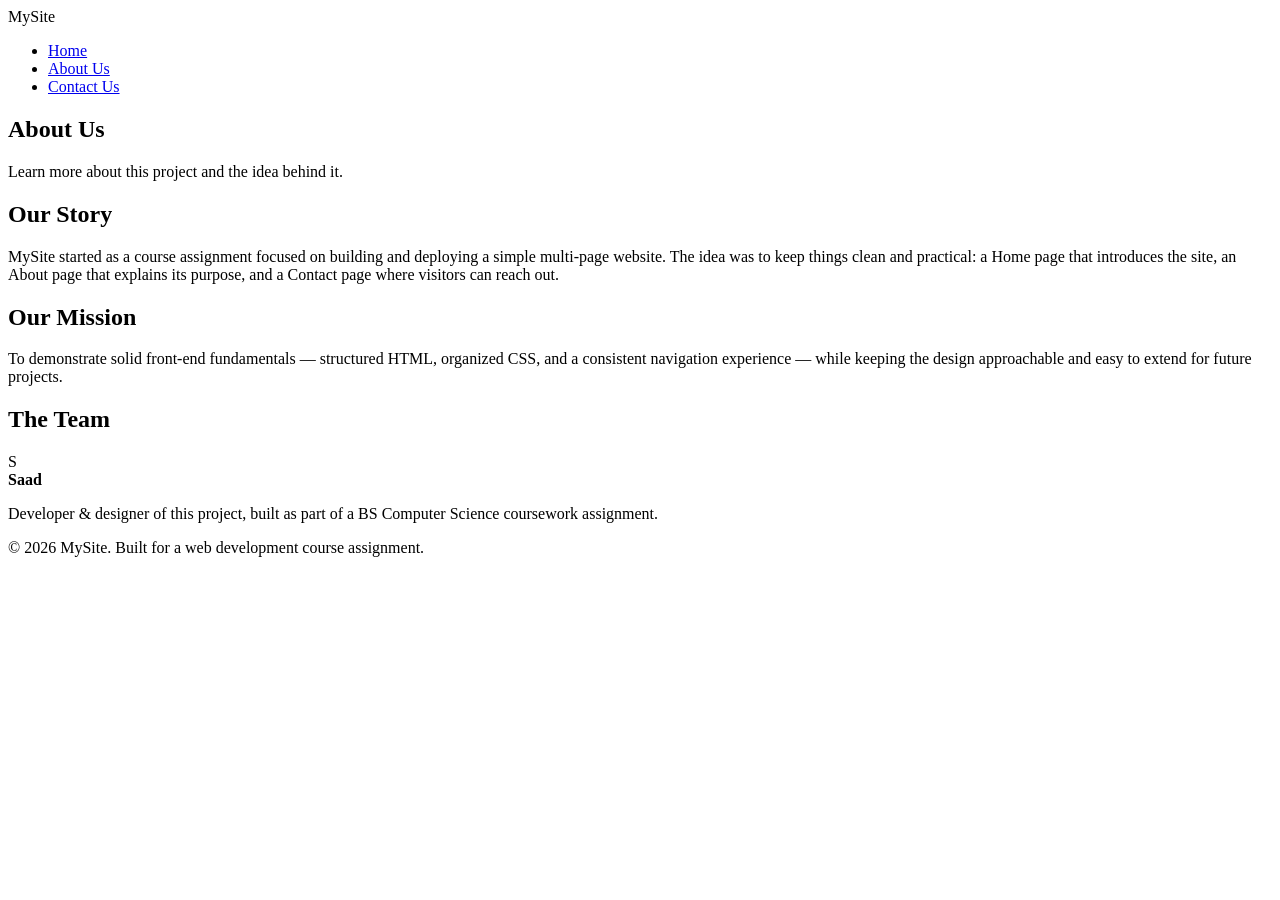
==== about.html @ 85da1511 "Create about.html" ====
<!DOCTYPE html>
<html lang="en">
<head>
<meta charset="UTF-8">
<meta name="viewport" content="width=device-width, initial-scale=1.0">
<title>About Us | MySite</title>
<link rel="stylesheet" href="style.css">
</head>
<body>

<header>
  <div class="logo">MySite</div>
  <nav>
    <ul>
      <li><a href="index.html">Home</a></li>
      <li><a href="about.html" class="active">About Us</a></li>
      <li><a href="contact.html">Contact Us</a></li>
    </ul>
  </nav>
</header>

<main>
  <section class="hero">
    <h1>About Us</h1>
    <p>Learn more about this project and the idea behind it.</p>
  </section>

  <section>
    <h2>Our Story</h2>
    <p>
      MySite started as a course assignment focused on building and deploying a
      simple multi-page website. The idea was to keep things clean and practical:
      a Home page that introduces the site, an About page that explains its purpose,
      and a Contact page where visitors can reach out.
    </p>
  </section>

  <section>
    <h2>Our Mission</h2>
    <p>
      To demonstrate solid front-end fundamentals — structured HTML, organized CSS,
      and a consistent navigation experience — while keeping the design approachable
      and easy to extend for future projects.
    </p>
  </section>

  <section>
    <h2>The Team</h2>
    <div class="team-member">
      <div class="avatar">S</div>
      <div>
        <strong>Saad</strong>
        <p>Developer &amp; designer of this project, built as part of a BS Computer Science coursework assignment.</p>
      </div>
    </div>
  </section>
</main>

<footer>
  &copy; 2026 MySite. Built for a web development course assignment.
</footer>

</body>
</html>
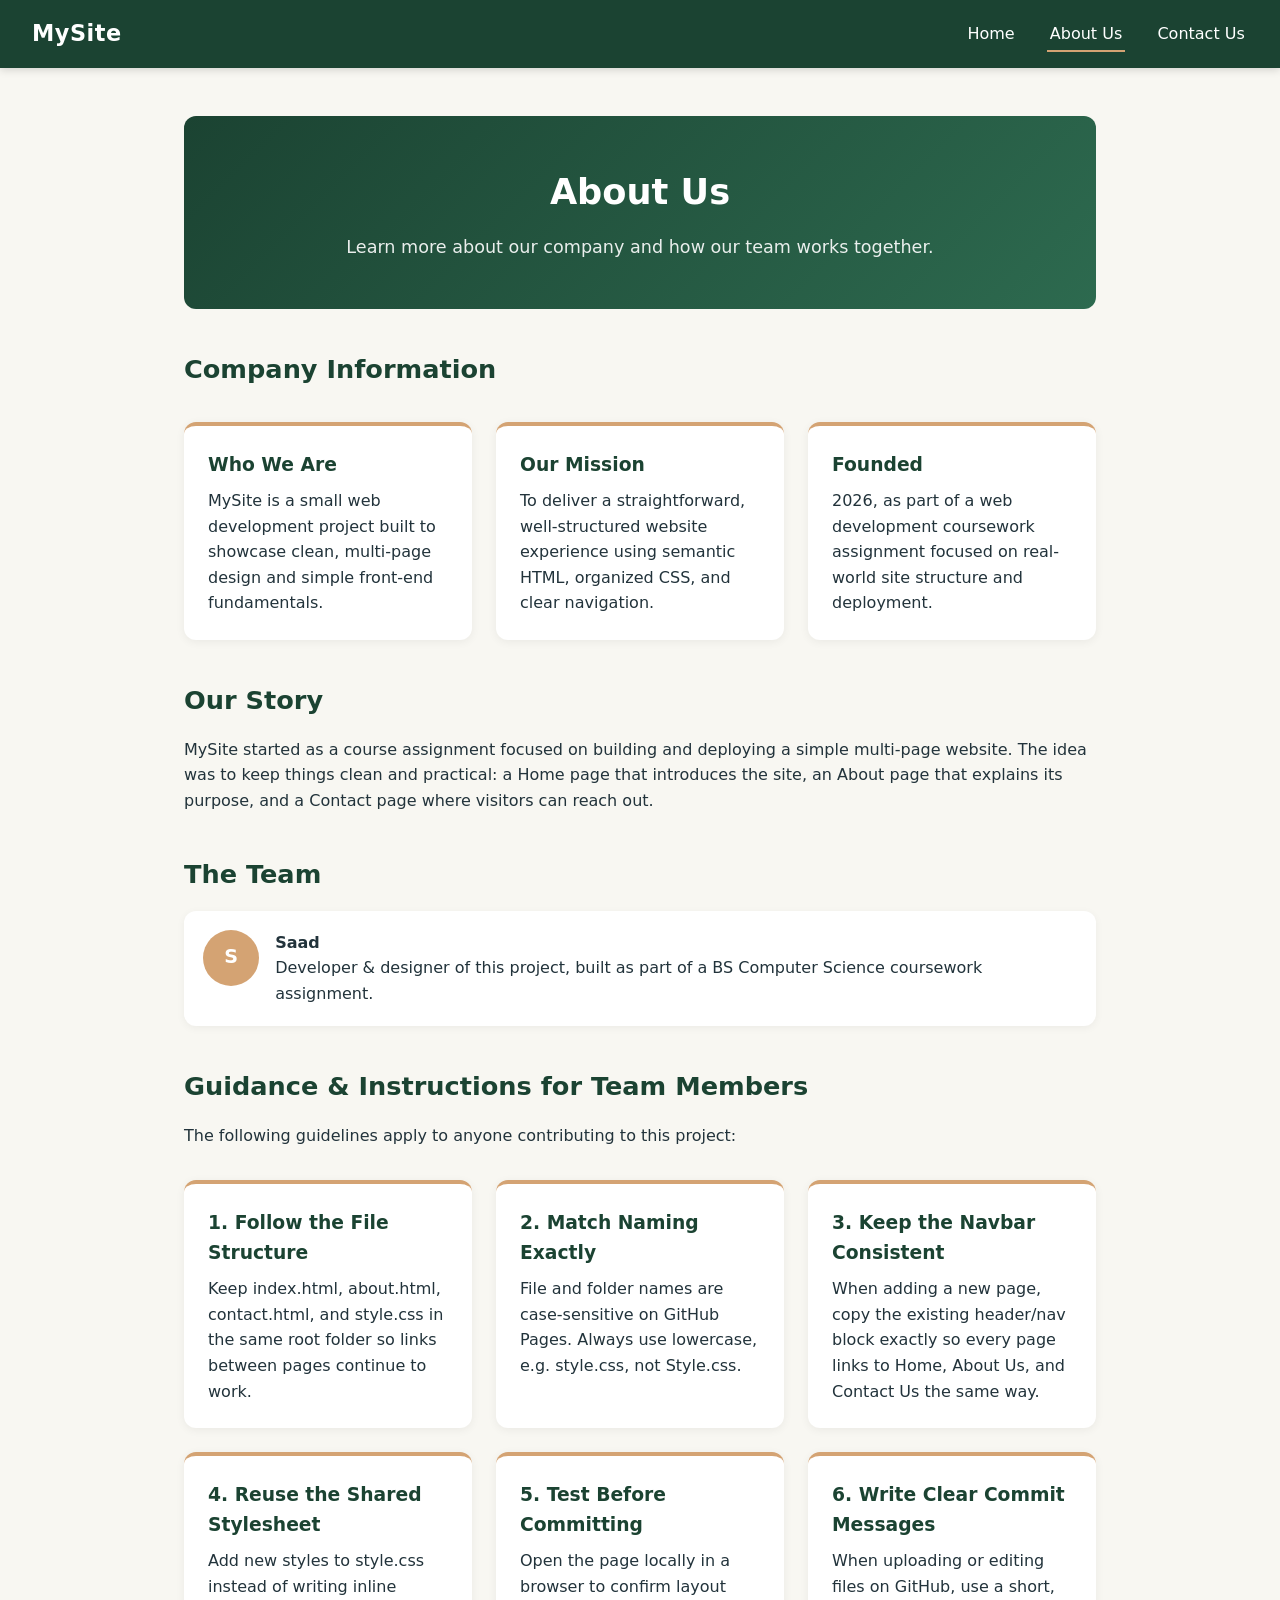
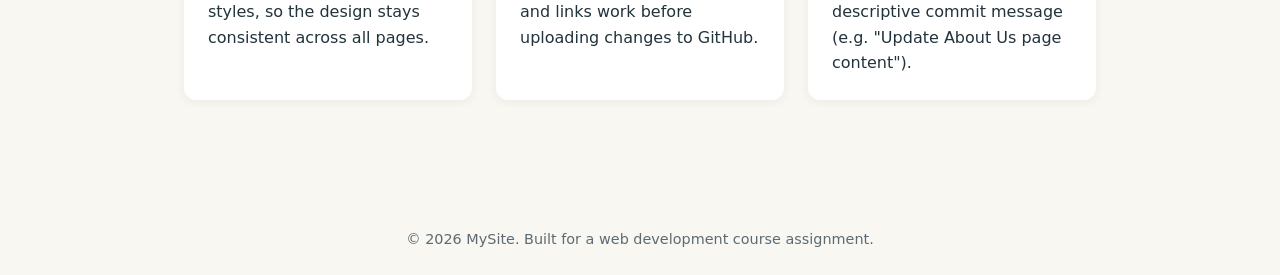
==== commit 914c123f: "Update about.html" ====
--- a/about.html
+++ b/about.html
@@ -22,7 +22,25 @@
 <main>
   <section class="hero">
     <h1>About Us</h1>
-    <p>Learn more about this project and the idea behind it.</p>
+    <p>Learn more about our company and how our team works together.</p>
+  </section>
+
+  <section>
+    <h2>Company Information</h2>
+    <div class="card-grid">
+      <div class="card">
+        <h3>Who We Are</h3>
+        <p>MySite is a small web development project built to showcase clean, multi-page design and simple front-end fundamentals.</p>
+      </div>
+      <div class="card">
+        <h3>Our Mission</h3>
+        <p>To deliver a straightforward, well-structured website experience using semantic HTML, organized CSS, and clear navigation.</p>
+      </div>
+      <div class="card">
+        <h3>Founded</h3>
+        <p>2026, as part of a web development coursework assignment focused on real-world site structure and deployment.</p>
+      </div>
+    </div>
   </section>
 
   <section>
@@ -36,21 +54,43 @@
   </section>
 
   <section>
-    <h2>Our Mission</h2>
-    <p>
-      To demonstrate solid front-end fundamentals — structured HTML, organized CSS,
-      and a consistent navigation experience — while keeping the design approachable
-      and easy to extend for future projects.
-    </p>
-  </section>
-
-  <section>
     <h2>The Team</h2>
     <div class="team-member">
       <div class="avatar">S</div>
       <div>
         <strong>Saad</strong>
         <p>Developer &amp; designer of this project, built as part of a BS Computer Science coursework assignment.</p>
+      </div>
+    </div>
+  </section>
+
+  <section>
+    <h2>Guidance &amp; Instructions for Team Members</h2>
+    <p>The following guidelines apply to anyone contributing to this project:</p>
+    <div class="card-grid">
+      <div class="card">
+        <h3>1. Follow the File Structure</h3>
+        <p>Keep index.html, about.html, contact.html, and style.css in the same root folder so links between pages continue to work.</p>
+      </div>
+      <div class="card">
+        <h3>2. Match Naming Exactly</h3>
+        <p>File and folder names are case-sensitive on GitHub Pages. Always use lowercase, e.g. style.css, not Style.css.</p>
+      </div>
+      <div class="card">
+        <h3>3. Keep the Navbar Consistent</h3>
+        <p>When adding a new page, copy the existing header/nav block exactly so every page links to Home, About Us, and Contact Us the same way.</p>
+      </div>
+      <div class="card">
+        <h3>4. Reuse the Shared Stylesheet</h3>
+        <p>Add new styles to style.css instead of writing inline styles, so the design stays consistent across all pages.</p>
+      </div>
+      <div class="card">
+        <h3>5. Test Before Committing</h3>
+        <p>Open the page locally in a browser to confirm layout and links work before uploading changes to GitHub.</p>
+      </div>
+      <div class="card">
+        <h3>6. Write Clear Commit Messages</h3>
+        <p>When uploading or editing files on GitHub, use a short, descriptive commit message (e.g. "Update About Us page content").</p>
       </div>
     </div>
   </section>
--- a/style.css
+++ b/style.css
@@ -0,0 +1,219 @@
+:root {
+  --primary: #1b4332;
+  --primary-light: #2d6a4f;
+  --accent: #d4a373;
+  --bg: #f8f7f2;
+  --text: #22333b;
+  --muted: #5c6b73;
+  --white: #ffffff;
+  --radius: 12px;
+}
+
+* { box-sizing: border-box; margin: 0; padding: 0; }
+
+body {
+  font-family: 'Segoe UI', system-ui, -apple-system, sans-serif;
+  background: var(--bg);
+  color: var(--text);
+  line-height: 1.6;
+}
+
+header {
+  background: var(--primary);
+  color: var(--white);
+  padding: 1rem 2rem;
+  display: flex;
+  align-items: center;
+  justify-content: space-between;
+  flex-wrap: wrap;
+  position: sticky;
+  top: 0;
+  z-index: 10;
+  box-shadow: 0 2px 8px rgba(0,0,0,0.15);
+}
+
+.logo {
+  font-size: 1.4rem;
+  font-weight: 700;
+  letter-spacing: 0.5px;
+}
+
+nav ul {
+  list-style: none;
+  display: flex;
+  gap: 1.8rem;
+}
+
+nav a {
+  color: var(--white);
+  text-decoration: none;
+  font-weight: 500;
+  padding: 0.4rem 0.2rem;
+  border-bottom: 2px solid transparent;
+  transition: border-color 0.2s ease, opacity 0.2s ease;
+}
+
+nav a:hover,
+nav a.active {
+  border-bottom: 2px solid var(--accent);
+}
+
+main {
+  max-width: 960px;
+  margin: 0 auto;
+  padding: 3rem 1.5rem 4rem;
+}
+
+.hero {
+  text-align: center;
+  padding: 3rem 1.5rem;
+  background: linear-gradient(135deg, var(--primary) 0%, var(--primary-light) 100%);
+  color: var(--white);
+  border-radius: var(--radius);
+  margin-bottom: 2.5rem;
+}
+
+.hero h1 {
+  font-size: 2.2rem;
+  margin-bottom: 0.8rem;
+}
+
+.hero p {
+  font-size: 1.1rem;
+  opacity: 0.9;
+  max-width: 620px;
+  margin: 0 auto;
+}
+
+h2 {
+  color: var(--primary);
+  margin-bottom: 1rem;
+  font-size: 1.6rem;
+}
+
+.card-grid {
+  display: grid;
+  grid-template-columns: repeat(auto-fit, minmax(240px, 1fr));
+  gap: 1.5rem;
+  margin-top: 2rem;
+}
+
+.card {
+  background: var(--white);
+  padding: 1.5rem;
+  border-radius: var(--radius);
+  box-shadow: 0 2px 10px rgba(0,0,0,0.06);
+  border-top: 4px solid var(--accent);
+}
+
+.card h3 {
+  color: var(--primary);
+  margin-bottom: 0.5rem;
+}
+
+section {
+  margin-bottom: 2.5rem;
+}
+
+.team-member {
+  display: flex;
+  gap: 1rem;
+  align-items: flex-start;
+  background: var(--white);
+  padding: 1.2rem;
+  border-radius: var(--radius);
+  margin-bottom: 1rem;
+  box-shadow: 0 2px 8px rgba(0,0,0,0.05);
+}
+
+.avatar {
+  width: 56px;
+  height: 56px;
+  border-radius: 50%;
+  background: var(--accent);
+  color: var(--white);
+  display: flex;
+  align-items: center;
+  justify-content: center;
+  font-weight: 700;
+  font-size: 1.2rem;
+  flex-shrink: 0;
+}
+
+form {
+  background: var(--white);
+  padding: 2rem;
+  border-radius: var(--radius);
+  box-shadow: 0 2px 10px rgba(0,0,0,0.06);
+  display: flex;
+  flex-direction: column;
+  gap: 1.2rem;
+  max-width: 560px;
+}
+
+label {
+  font-weight: 600;
+  margin-bottom: 0.3rem;
+  display: block;
+}
+
+input, textarea {
+  width: 100%;
+  padding: 0.7rem;
+  border: 1px solid #d5d5d5;
+  border-radius: 8px;
+  font-family: inherit;
+  font-size: 1rem;
+}
+
+input:focus, textarea:focus {
+  outline: none;
+  border-color: var(--primary-light);
+}
+
+button {
+  background: var(--primary);
+  color: var(--white);
+  border: none;
+  padding: 0.8rem 1.5rem;
+  border-radius: 8px;
+  font-size: 1rem;
+  cursor: pointer;
+  align-self: flex-start;
+  transition: background 0.2s ease;
+}
+
+button:hover {
+  background: var(--primary-light);
+}
+
+.contact-info {
+  display: grid;
+  grid-template-columns: repeat(auto-fit, minmax(200px, 1fr));
+  gap: 1.2rem;
+  margin-bottom: 2rem;
+}
+
+.info-item {
+  background: var(--white);
+  padding: 1.2rem;
+  border-radius: var(--radius);
+  box-shadow: 0 2px 8px rgba(0,0,0,0.05);
+}
+
+.info-item strong {
+  color: var(--primary);
+  display: block;
+  margin-bottom: 0.3rem;
+}
+
+footer {
+  text-align: center;
+  padding: 1.5rem;
+  color: var(--muted);
+  font-size: 0.9rem;
+}
+
+#form-status {
+  font-weight: 600;
+}
